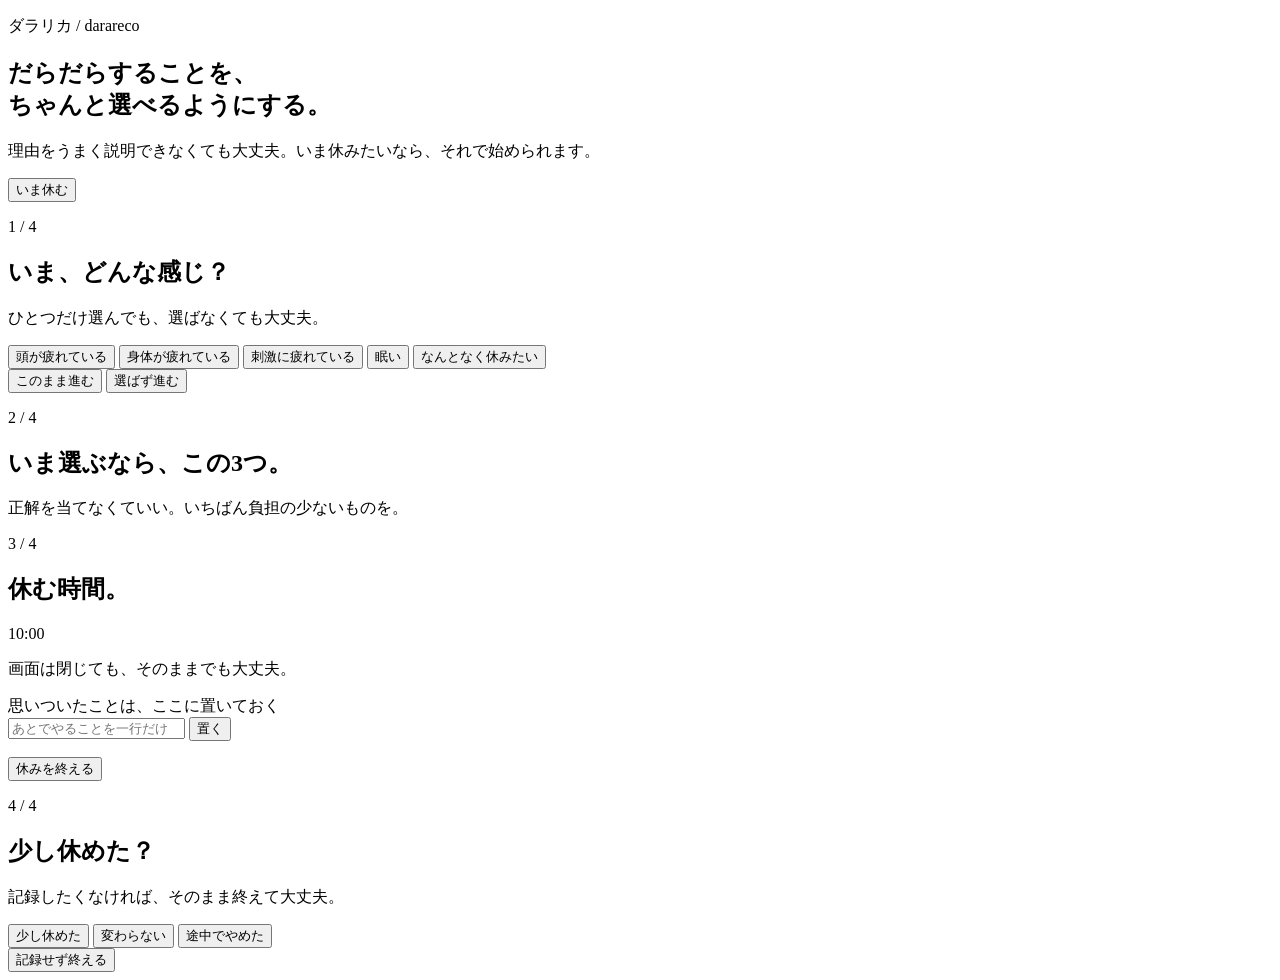
==== prototype/index.html @ ad7dbdb7 "feat: add minimal MVP prototype markup" ====
<!doctype html>
<html lang="ja">
<head>
  <meta charset="utf-8">
  <meta name="viewport" content="width=device-width, initial-scale=1">
  <meta name="theme-color" content="#f3efe8">
  <title>ダラリカ / darareco</title>
  <link rel="stylesheet" href="styles.css">
</head>
<body>
  <main class="app-shell">
    <section class="screen active" data-screen="start">
      <p class="eyebrow">ダラリカ / darareco</p>
      <h1>だらだらすることを、<br>ちゃんと選べるようにする。</h1>
      <p class="lead">理由をうまく説明できなくても大丈夫。いま休みたいなら、それで始められます。</p>
      <button class="primary" data-action="start">いま休む</button>
    </section>

    <section class="screen" data-screen="checkin" aria-labelledby="checkin-title">
      <p class="step">1 / 4</p>
      <h2 id="checkin-title">いま、どんな感じ？</h2>
      <p class="muted">ひとつだけ選んでも、選ばなくても大丈夫。</p>
      <div class="choice-list" id="checkinChoices">
        <button class="choice" data-checkin="head">頭が疲れている</button>
        <button class="choice" data-checkin="body">身体が疲れている</button>
        <button class="choice" data-checkin="stimulus">刺激に疲れている</button>
        <button class="choice" data-checkin="sleepy">眠い</button>
        <button class="choice" data-checkin="rest">なんとなく休みたい</button>
      </div>
      <div class="actions">
        <button class="primary" data-action="checkin-next">このまま進む</button>
        <button class="text-button" data-action="checkin-skip">選ばず進む</button>
      </div>
    </section>

    <section class="screen" data-screen="menu" aria-labelledby="menu-title">
      <p class="step">2 / 4</p>
      <h2 id="menu-title">いま選ぶなら、この3つ。</h2>
      <p class="muted">正解を当てなくていい。いちばん負担の少ないものを。</p>
      <div class="choice-list" id="recoveryChoices"></div>
    </section>

    <section class="screen" data-screen="session" aria-labelledby="session-title">
      <p class="step">3 / 4</p>
      <h2 id="session-title">休む時間。</h2>
      <p class="session-name" id="sessionName"></p>
      <div class="timer" id="timer" aria-live="polite">10:00</div>
      <p class="muted" id="timerMessage">画面は閉じても、そのままでも大丈夫。</p>

      <form class="parking" id="parkingForm">
        <label for="parkingInput">思いついたことは、ここに置いておく</label>
        <div class="parking-row">
          <input id="parkingInput" maxlength="120" autocomplete="off" placeholder="あとでやることを一行だけ">
          <button type="submit" class="secondary">置く</button>
        </div>
        <p class="parking-status" id="parkingStatus" aria-live="polite"></p>
      </form>

      <button class="text-button end-session" data-action="end-session">休みを終える</button>
    </section>

    <section class="screen" data-screen="reflection" aria-labelledby="reflection-title">
      <div id="reflectionForm">
        <p class="step">4 / 4</p>
        <h2 id="reflection-title">少し休めた？</h2>
        <p class="muted">記録したくなければ、そのまま終えて大丈夫。</p>
        <div class="choice-list compact">
          <button class="choice" data-reflection="rested">少し休めた</button>
          <button class="choice" data-reflection="same">変わらない</button>
          <button class="choice" data-reflection="stopped">途中でやめた</button>
        </div>
        <button class="text-button" data-reflection="">記録せず終える</button>
      </div>
      <div class="done" id="doneMessage" hidden>
        <p class="eyebrow">ダラリカ / darareco</p>
        <h2>今日はここまで。</h2>
        <p class="lead">休めたかどうかを採点しなくて大丈夫。選んだことだけ、ここに置いておきます。</p>
        <button class="text-button" data-action="reset">最初の画面へ</button>
      </div>
    </section>
  </main>
  <script src="app.js"></script>
</body>
</html>
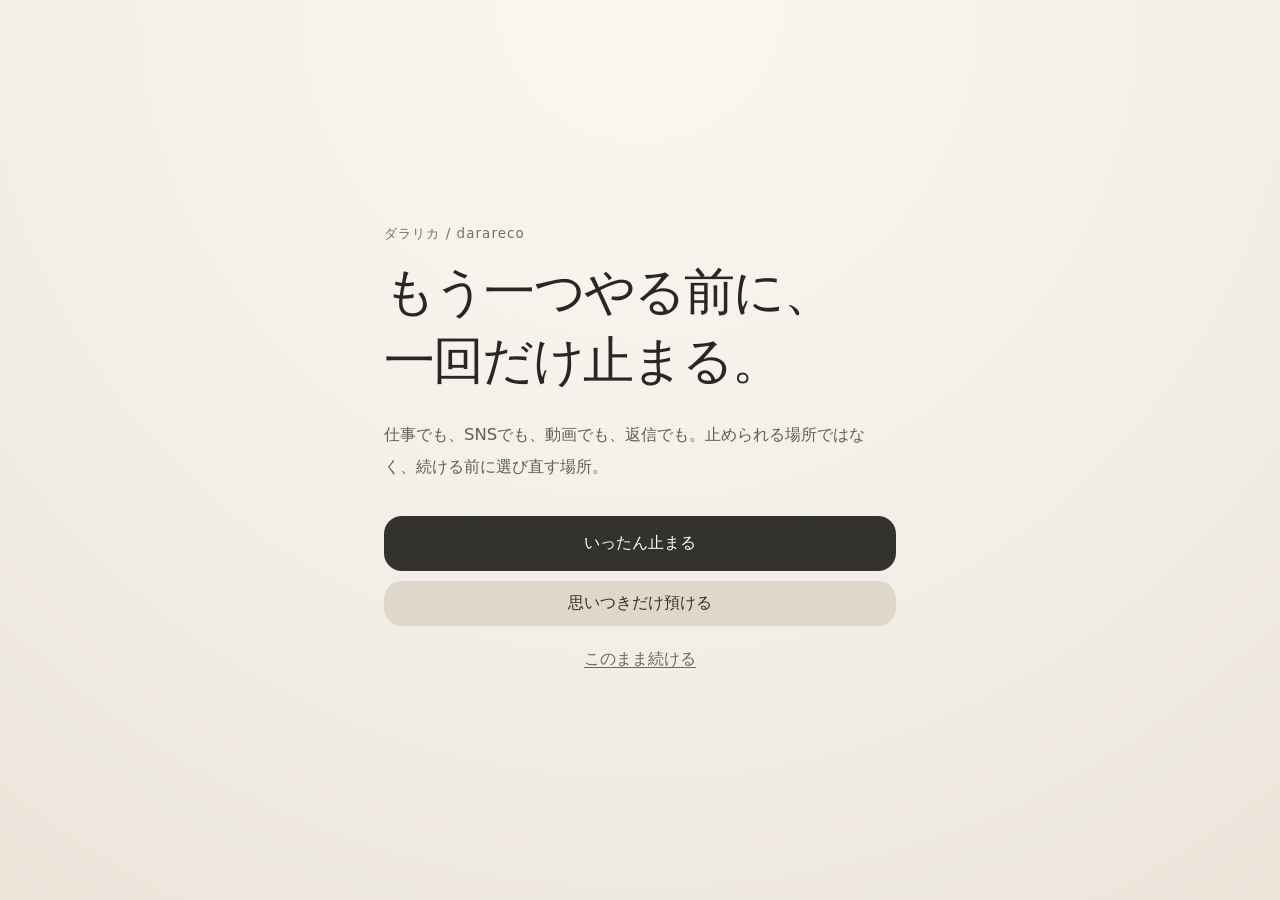
==== commit 54f8121b: "feat: reshape prototype around boundary gate" ====
--- a/prototype/index.html
+++ b/prototype/index.html
@@ -11,72 +11,75 @@
   <main class="app-shell">
     <section class="screen active" data-screen="start">
       <p class="eyebrow">ダラリカ / darareco</p>
-      <h1>だらだらすることを、<br>ちゃんと選べるようにする。</h1>
-      <p class="lead">理由をうまく説明できなくても大丈夫。いま休みたいなら、それで始められます。</p>
-      <button class="primary" data-action="start">いま休む</button>
-    </section>
-
-    <section class="screen" data-screen="checkin" aria-labelledby="checkin-title">
-      <p class="step">1 / 4</p>
-      <h2 id="checkin-title">いま、どんな感じ？</h2>
-      <p class="muted">ひとつだけ選んでも、選ばなくても大丈夫。</p>
-      <div class="choice-list" id="checkinChoices">
-        <button class="choice" data-checkin="head">頭が疲れている</button>
-        <button class="choice" data-checkin="body">身体が疲れている</button>
-        <button class="choice" data-checkin="stimulus">刺激に疲れている</button>
-        <button class="choice" data-checkin="sleepy">眠い</button>
-        <button class="choice" data-checkin="rest">なんとなく休みたい</button>
-      </div>
+      <h1>もう一つやる前に、<br>一回だけ止まる。</h1>
+      <p class="lead">仕事でも、SNSでも、動画でも、返信でも。止められる場所ではなく、続ける前に選び直す場所。</p>
       <div class="actions">
-        <button class="primary" data-action="checkin-next">このまま進む</button>
-        <button class="text-button" data-action="checkin-skip">選ばず進む</button>
+        <button class="primary" data-action="pause">いったん止まる</button>
+        <button class="secondary wide" data-action="park-first">思いつきだけ預ける</button>
+        <button class="text-button" data-action="continue">このまま続ける</button>
       </div>
     </section>
 
-    <section class="screen" data-screen="menu" aria-labelledby="menu-title">
-      <p class="step">2 / 4</p>
-      <h2 id="menu-title">いま選ぶなら、この3つ。</h2>
-      <p class="muted">正解を当てなくていい。いちばん負担の少ないものを。</p>
-      <div class="choice-list" id="recoveryChoices"></div>
+    <section class="screen" data-screen="unwind" aria-labelledby="unwind-title">
+      <p class="eyebrow">ほどく</p>
+      <h2 id="unwind-title">いま、いちばん減らしたいものは？</h2>
+      <p class="muted">疲れの名前を当てなくていい。近いものを一つだけ。</p>
+      <div class="choice-list">
+        <button class="choice" data-unwind="thinking">考えること<small>答えや判断を増やさない</small></button>
+        <button class="choice" data-unwind="body">身体を使うこと<small>身体をどこかに預ける</small></button>
+        <button class="choice" data-unwind="stimulus">画面や音の刺激<small>情報をこれ以上増やさない</small></button>
+        <button class="choice" data-unwind="unsure">わからない。とにかく止まりたい<small>理由を決めなくていい</small></button>
+      </div>
     </section>
 
-    <section class="screen" data-screen="session" aria-labelledby="session-title">
-      <p class="step">3 / 4</p>
-      <h2 id="session-title">休む時間。</h2>
-      <p class="session-name" id="sessionName"></p>
-      <div class="timer" id="timer" aria-live="polite">10:00</div>
-      <p class="muted" id="timerMessage">画面は閉じても、そのままでも大丈夫。</p>
-
-      <form class="parking" id="parkingForm">
-        <label for="parkingInput">思いついたことは、ここに置いておく</label>
+    <section class="screen" data-screen="park" aria-labelledby="park-title">
+      <p class="eyebrow">Thought Parking</p>
+      <h2 id="park-title">それだけ、未来に置く。</h2>
+      <p class="muted">忘れたくないことを一行だけ。ここでは処理しない。</p>
+      <form class="parking standalone" data-parking-form data-source="gate">
+        <label for="gateParkingInput">頭から離れないこと</label>
         <div class="parking-row">
-          <input id="parkingInput" maxlength="120" autocomplete="off" placeholder="あとでやることを一行だけ">
-          <button type="submit" class="secondary">置く</button>
+          <input id="gateParkingInput" data-parking-input maxlength="120" autocomplete="off" placeholder="あとで返信する">
+          <button type="submit" class="secondary">預ける</button>
         </div>
-        <p class="parking-status" id="parkingStatus" aria-live="polite"></p>
+        <p class="parking-status" data-parking-status aria-live="polite"></p>
       </form>
-
-      <button class="text-button end-session" data-action="end-session">休みを終える</button>
+      <button class="text-button" data-action="park-skip">書かずに、そのまま止まる</button>
     </section>
 
-    <section class="screen" data-screen="reflection" aria-labelledby="reflection-title">
-      <div id="reflectionForm">
-        <p class="step">4 / 4</p>
-        <h2 id="reflection-title">少し休めた？</h2>
-        <p class="muted">記録したくなければ、そのまま終えて大丈夫。</p>
-        <div class="choice-list compact">
-          <button class="choice" data-reflection="rested">少し休めた</button>
-          <button class="choice" data-reflection="same">変わらない</button>
-          <button class="choice" data-reflection="stopped">途中でやめた</button>
+    <section class="screen" data-screen="rest" aria-labelledby="rest-title">
+      <p class="eyebrow">Rest Mode</p>
+      <h2 id="rest-title">いまは、次を決めない。</h2>
+      <p class="rest-cue" id="restCue"></p>
+
+      <div class="quiet-field" aria-hidden="true">
+        <span>何もしなくていい</span>
+      </div>
+      <p class="quiet-note">この動きに呼吸や操作を合わせなくて大丈夫。</p>
+      <p class="muted rest-time" id="restTimeMessage" aria-live="polite">5分くらいを目安に。画面から離れても、そのままでも大丈夫。</p>
+
+      <div class="rest-actions">
+        <button class="secondary wide" data-action="toggle-rest-parking">また思いついた</button>
+        <div class="rest-parking" id="restParkingPanel" hidden>
+          <form class="parking" data-parking-form data-source="rest">
+            <label for="restParkingInput">未来に置く</label>
+            <div class="parking-row">
+              <input id="restParkingInput" data-parking-input maxlength="120" autocomplete="off" placeholder="一行だけ">
+              <button type="submit" class="secondary">預ける</button>
+            </div>
+            <p class="parking-status" data-parking-status aria-live="polite"></p>
+          </form>
+          <button class="text-button" type="button" data-action="cancel-rest-parking">やめる</button>
         </div>
-        <button class="text-button" data-reflection="">記録せず終える</button>
+        <button class="text-button" data-action="end-rest">ここまでにする</button>
       </div>
-      <div class="done" id="doneMessage" hidden>
-        <p class="eyebrow">ダラリカ / darareco</p>
-        <h2>今日はここまで。</h2>
-        <p class="lead">休めたかどうかを採点しなくて大丈夫。選んだことだけ、ここに置いておきます。</p>
-        <button class="text-button" data-action="reset">最初の画面へ</button>
-      </div>
+    </section>
+
+    <section class="screen" data-screen="exit" aria-labelledby="exit-title">
+      <p class="eyebrow">ダラリカ / darareco</p>
+      <h2 id="exitTitle">ここまで。</h2>
+      <p class="lead" id="exitMessage"></p>
+      <button class="text-button" data-action="reset">最初の画面へ</button>
     </section>
   </main>
   <script src="app.js"></script>
--- a/prototype/styles.css
+++ b/prototype/styles.css
@@ -0,0 +1,162 @@
+:root {
+  font-family: ui-rounded, "Hiragino Maru Gothic ProN", "Yu Gothic", system-ui, sans-serif;
+  color: #292722;
+  background: #f3efe8;
+  font-synthesis: none;
+}
+
+* { box-sizing: border-box; }
+
+body {
+  margin: 0;
+  min-height: 100vh;
+  background: radial-gradient(circle at top, #faf7f1 0, #f3efe8 55%, #ebe4d9 100%);
+}
+
+button, input { font: inherit; }
+button { cursor: pointer; }
+
+.app-shell {
+  width: min(100%, 560px);
+  min-height: 100vh;
+  margin: 0 auto;
+  padding: 48px 24px 40px;
+  display: grid;
+  align-items: center;
+}
+
+.screen { display: none; }
+.screen.active { display: block; animation: appear .22s ease-out; }
+
+@keyframes appear {
+  from { opacity: 0; transform: translateY(6px); }
+  to { opacity: 1; transform: translateY(0); }
+}
+
+.eyebrow, .step {
+  margin: 0 0 14px;
+  color: #746f65;
+  font-size: .84rem;
+  letter-spacing: .08em;
+}
+
+h1, h2 {
+  margin: 0;
+  font-weight: 650;
+  letter-spacing: -.035em;
+  line-height: 1.35;
+}
+
+h1 { font-size: clamp(2rem, 7vw, 3.2rem); }
+h2 { font-size: clamp(1.7rem, 5vw, 2.35rem); }
+
+.lead, .muted {
+  line-height: 1.9;
+  color: #625e56;
+}
+
+.lead { margin: 24px 0 34px; font-size: 1.03rem; }
+.muted { margin: 12px 0 24px; font-size: .95rem; }
+
+.primary, .secondary, .choice, .text-button {
+  border: 0;
+  border-radius: 18px;
+}
+
+.primary {
+  width: 100%;
+  padding: 17px 20px;
+  background: #34322d;
+  color: #fffdf8;
+  font-weight: 650;
+}
+
+.secondary {
+  padding: 12px 16px;
+  background: #ded7ca;
+  color: #34322d;
+  white-space: nowrap;
+}
+
+.choice-list {
+  display: grid;
+  gap: 10px;
+  margin: 24px 0 26px;
+}
+
+.choice {
+  width: 100%;
+  padding: 16px 18px;
+  text-align: left;
+  background: rgba(255,255,255,.68);
+  color: #34322d;
+  border: 1px solid rgba(76,70,60,.11);
+}
+
+.choice:hover, .choice.selected { background: #fffdfa; }
+.choice.selected { outline: 2px solid #8a8479; }
+.choice small { display: block; margin-top: 5px; color: #777166; }
+
+.actions { display: grid; gap: 10px; }
+.text-button {
+  width: 100%;
+  padding: 13px 16px;
+  background: transparent;
+  color: #6d685e;
+  text-decoration: underline;
+  text-underline-offset: 3px;
+}
+
+.session-name {
+  margin: 18px 0 0;
+  color: #625e56;
+  text-align: center;
+}
+
+.timer {
+  margin: 22px 0 8px;
+  font-size: clamp(3.5rem, 17vw, 6rem);
+  font-variant-numeric: tabular-nums;
+  letter-spacing: -.06em;
+  text-align: center;
+}
+
+.parking {
+  margin-top: 38px;
+  padding-top: 24px;
+  border-top: 1px solid rgba(76,70,60,.13);
+}
+
+.parking label {
+  display: block;
+  margin-bottom: 10px;
+  color: #514d46;
+  font-size: .92rem;
+}
+
+.parking-row { display: flex; gap: 8px; }
+.parking-row input {
+  min-width: 0;
+  flex: 1;
+  padding: 12px 14px;
+  border: 1px solid rgba(76,70,60,.18);
+  border-radius: 14px;
+  background: rgba(255,255,255,.72);
+  color: #292722;
+}
+
+.parking-status {
+  min-height: 1.4em;
+  margin: 9px 0 0;
+  color: #777166;
+  font-size: .84rem;
+}
+
+.end-session { margin-top: 18px; }
+.compact { margin-bottom: 8px; }
+.done { text-align: left; }
+
+@media (max-width: 420px) {
+  .app-shell { padding: 34px 18px 28px; align-items: start; }
+  .screen { padding-top: 8vh; }
+}
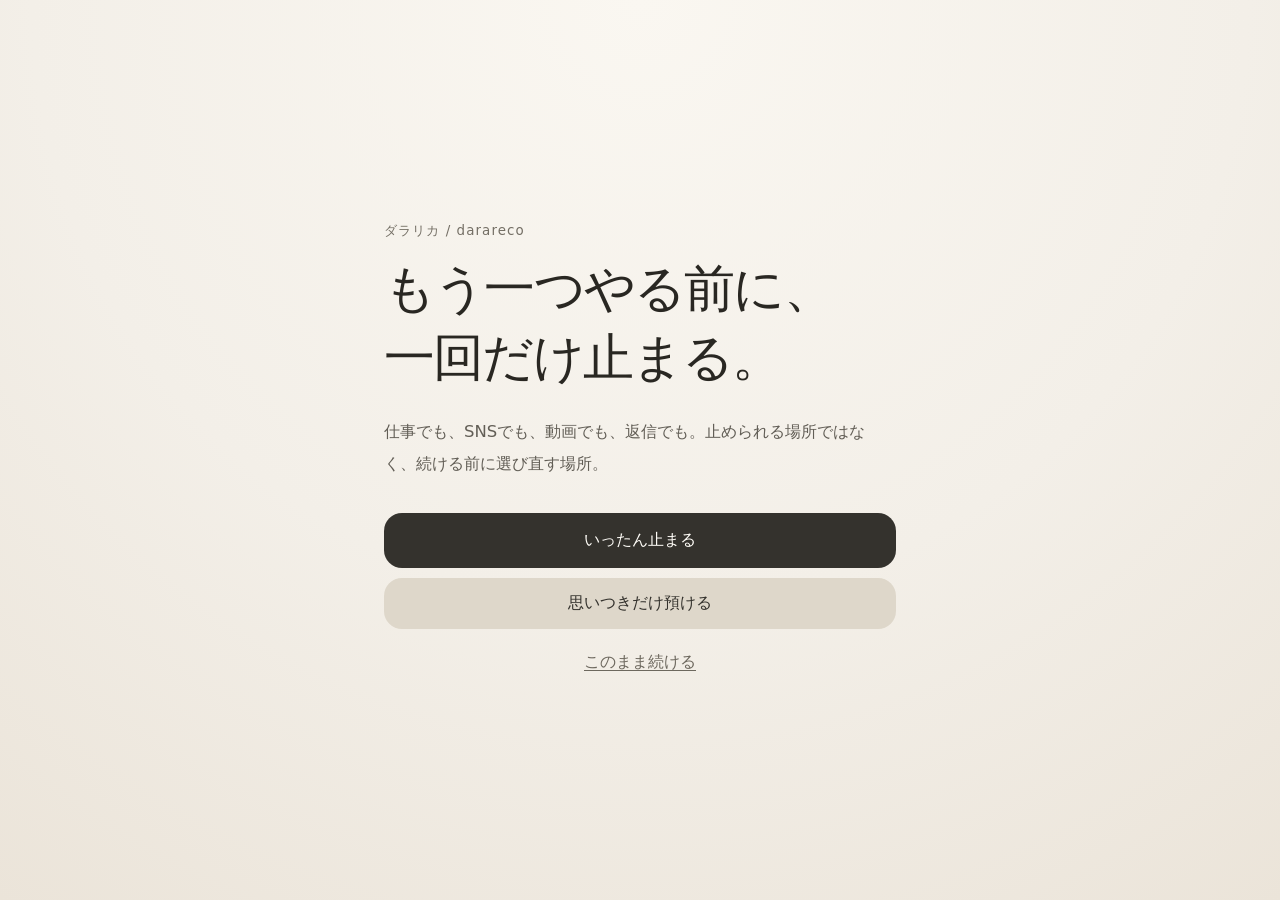
==== commit a10996ef: "fix: align exit heading accessibility reference" ====
--- a/prototype/index.html
+++ b/prototype/index.html
@@ -77,7 +77,7 @@
 
     <section class="screen" data-screen="exit" aria-labelledby="exit-title">
       <p class="eyebrow">ダラリカ / darareco</p>
-      <h2 id="exitTitle">ここまで。</h2>
+      <h2 id="exit-title">ここまで。</h2>
       <p class="lead" id="exitMessage"></p>
       <button class="text-button" data-action="reset">最初の画面へ</button>
     </section>
--- a/prototype/styles.css
+++ b/prototype/styles.css
@@ -33,7 +33,7 @@
   to { opacity: 1; transform: translateY(0); }
 }
 
-.eyebrow, .step {
+.eyebrow {
   margin: 0 0 14px;
   color: #746f65;
   font-size: .84rem;
@@ -50,13 +50,15 @@
 h1 { font-size: clamp(2rem, 7vw, 3.2rem); }
 h2 { font-size: clamp(1.7rem, 5vw, 2.35rem); }
 
-.lead, .muted {
+.lead, .muted, .rest-cue, .quiet-note {
   line-height: 1.9;
   color: #625e56;
 }
 
 .lead { margin: 24px 0 34px; font-size: 1.03rem; }
 .muted { margin: 12px 0 24px; font-size: .95rem; }
+.rest-cue { margin: 16px 0 28px; font-size: 1.08rem; }
+.quiet-note { margin: 10px 0 0; font-size: .8rem; text-align: center; color: #817b70; }
 
 .primary, .secondary, .choice, .text-button {
   border: 0;
@@ -78,6 +80,11 @@
   white-space: nowrap;
 }
 
+.secondary.wide {
+  width: 100%;
+  padding: 15px 18px;
+}
+
 .choice-list {
   display: grid;
   gap: 10px;
@@ -93,9 +100,8 @@
   border: 1px solid rgba(76,70,60,.11);
 }
 
-.choice:hover, .choice.selected { background: #fffdfa; }
-.choice.selected { outline: 2px solid #8a8479; }
-.choice small { display: block; margin-top: 5px; color: #777166; }
+.choice:hover, .choice:focus-visible { background: #fffdfa; }
+.choice small { display: block; margin-top: 5px; color: #777166; line-height: 1.55; }
 
 .actions { display: grid; gap: 10px; }
 .text-button {
@@ -107,25 +113,12 @@
   text-underline-offset: 3px;
 }
 
-.session-name {
-  margin: 18px 0 0;
-  color: #625e56;
-  text-align: center;
-}
-
-.timer {
-  margin: 22px 0 8px;
-  font-size: clamp(3.5rem, 17vw, 6rem);
-  font-variant-numeric: tabular-nums;
-  letter-spacing: -.06em;
-  text-align: center;
-}
-
 .parking {
-  margin-top: 38px;
-  padding-top: 24px;
+  padding-top: 20px;
   border-top: 1px solid rgba(76,70,60,.13);
 }
+
+.parking.standalone { margin-top: 30px; }
 
 .parking label {
   display: block;
@@ -152,11 +145,61 @@
   font-size: .84rem;
 }
 
-.end-session { margin-top: 18px; }
-.compact { margin-bottom: 8px; }
-.done { text-align: left; }
+.quiet-field {
+  position: relative;
+  display: grid;
+  place-items: center;
+  width: min(78vw, 360px);
+  aspect-ratio: 1.35;
+  margin: 0 auto;
+  overflow: hidden;
+  border-radius: 48% 52% 55% 45% / 44% 42% 58% 56%;
+  background:
+    radial-gradient(circle at 30% 30%, rgba(255,255,255,.78), transparent 42%),
+    radial-gradient(circle at 68% 62%, rgba(206,197,180,.56), transparent 54%),
+    rgba(225,217,203,.74);
+  animation: drift 18s ease-in-out infinite alternate;
+}
+
+.quiet-field::after {
+  content: '';
+  position: absolute;
+  inset: 12%;
+  border-radius: 52% 48% 43% 57% / 58% 48% 52% 42%;
+  border: 1px solid rgba(88,80,69,.08);
+  animation: drift-inner 24s ease-in-out infinite alternate;
+}
+
+.quiet-field span {
+  position: relative;
+  z-index: 1;
+  color: #615c53;
+  font-size: .95rem;
+  letter-spacing: .03em;
+}
+
+@keyframes drift {
+  from { transform: scale(.98) rotate(-1deg); border-radius: 48% 52% 55% 45% / 44% 42% 58% 56%; }
+  to { transform: scale(1.03) rotate(1deg); border-radius: 55% 45% 47% 53% / 51% 58% 42% 49%; }
+}
+
+@keyframes drift-inner {
+  from { transform: translate(-4px, 3px) rotate(0deg); }
+  to { transform: translate(5px, -3px) rotate(5deg); }
+}
+
+.rest-time { text-align: center; margin-top: 18px; }
+.rest-actions { margin-top: 30px; display: grid; gap: 8px; }
+.rest-parking { margin: 6px 0 2px; padding: 18px; border-radius: 18px; background: rgba(255,255,255,.38); }
+.rest-parking .parking { padding-top: 0; border-top: 0; }
+
+@media (prefers-reduced-motion: reduce) {
+  .screen.active, .quiet-field, .quiet-field::after { animation: none; }
+}
 
 @media (max-width: 420px) {
   .app-shell { padding: 34px 18px 28px; align-items: start; }
   .screen { padding-top: 8vh; }
-}
+  .quiet-field { width: min(88vw, 340px); }
+  .parking-row { align-items: stretch; }
+}
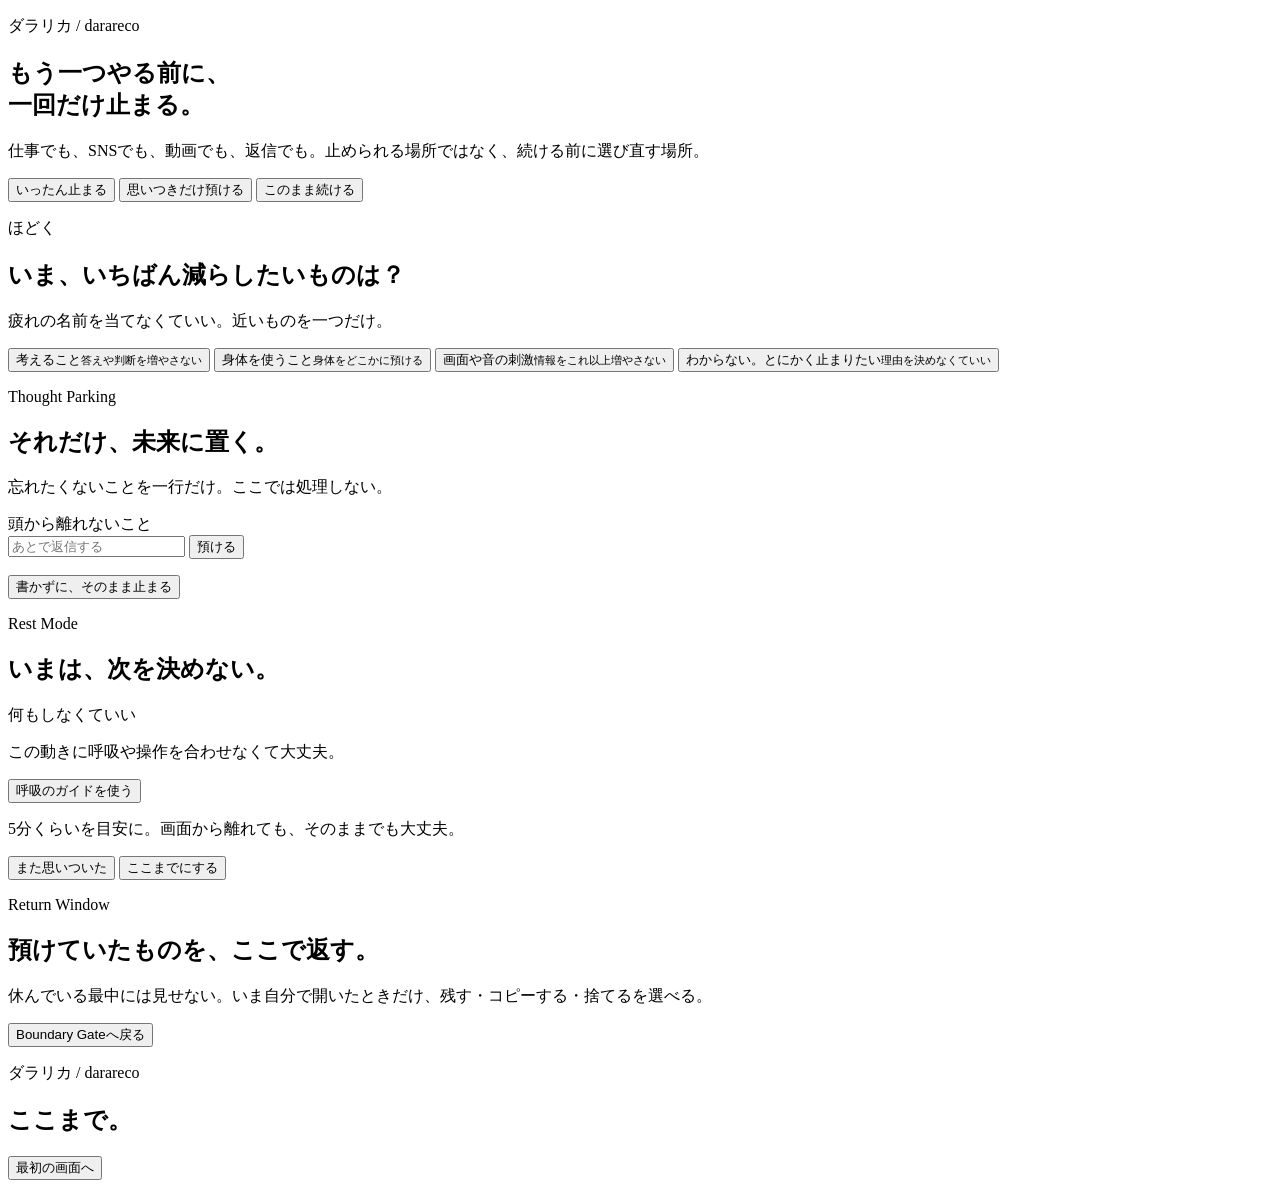
==== commit 2da837ba: "feat: add optional breathing guide UI" ====
--- a/prototype/index.html
+++ b/prototype/index.html
@@ -11,12 +11,16 @@
   <main class="app-shell">
     <section class="screen active" data-screen="start">
       <p class="eyebrow">ダラリカ / darareco</p>
+      <p class="trigger-hint" id="triggerHint" hidden>ショートカットから来た。ここで一回だけ選び直す。</p>
       <h1>もう一つやる前に、<br>一回だけ止まる。</h1>
       <p class="lead">仕事でも、SNSでも、動画でも、返信でも。止められる場所ではなく、続ける前に選び直す場所。</p>
       <div class="actions">
         <button class="primary" data-action="pause">いったん止まる</button>
         <button class="secondary wide" data-action="park-first">思いつきだけ預ける</button>
         <button class="text-button" data-action="continue">このまま続ける</button>
+      </div>
+      <div class="return-entry">
+        <button class="text-button" id="returnWindowButton" data-action="open-return" hidden>預けたものを見る</button>
       </div>
     </section>
 
@@ -52,13 +56,25 @@
       <h2 id="rest-title">いまは、次を決めない。</h2>
       <p class="rest-cue" id="restCue"></p>
 
-      <div class="quiet-field" aria-hidden="true">
-        <span>何もしなくていい</span>
+      <div id="restDefault">
+        <div class="quiet-field" aria-hidden="true">
+          <span>何もしなくていい</span>
+        </div>
+        <p class="quiet-note">この動きに呼吸や操作を合わせなくて大丈夫。</p>
+        <button class="text-button breathing-entry" type="button" data-action="start-breathing">呼吸のガイドを使う</button>
       </div>
-      <p class="quiet-note">この動きに呼吸や操作を合わせなくて大丈夫。</p>
+
+      <div class="breathing-panel" id="breathingPanel" hidden>
+        <p class="breathing-kicker">3分くらいの、任意のガイド</p>
+        <div class="breathing-orb" aria-hidden="true"></div>
+        <p class="breathing-phase" id="breathingPhase" aria-live="polite">ゆっくり吸う</p>
+        <p class="quiet-note breathing-note">苦しくない範囲で、いつもより少しゆっくり。表示に正確に合わせなくていい。合わなければ、いつでもやめて大丈夫。</p>
+        <button class="text-button" type="button" data-action="stop-breathing">ガイドをやめる</button>
+      </div>
+
       <p class="muted rest-time" id="restTimeMessage" aria-live="polite">5分くらいを目安に。画面から離れても、そのままでも大丈夫。</p>
 
-      <div class="rest-actions">
+      <div class="rest-actions" id="restActions">
         <button class="secondary wide" data-action="toggle-rest-parking">また思いついた</button>
         <div class="rest-parking" id="restParkingPanel" hidden>
           <form class="parking" data-parking-form data-source="rest">
@@ -75,6 +91,16 @@
       </div>
     </section>
 
+    <section class="screen" data-screen="return" aria-labelledby="return-title">
+      <p class="eyebrow">Return Window</p>
+      <h2 id="return-title">預けていたものを、ここで返す。</h2>
+      <p class="muted">休んでいる最中には見せない。いま自分で開いたときだけ、残す・コピーする・捨てるを選べる。</p>
+      <div class="return-list" id="returnList"></div>
+      <p class="muted" id="returnEmpty" hidden>預けているものはありません。</p>
+      <p class="parking-status return-status" id="returnStatus" aria-live="polite"></p>
+      <button class="text-button" data-action="return-done">Boundary Gateへ戻る</button>
+    </section>
+
     <section class="screen" data-screen="exit" aria-labelledby="exit-title">
       <p class="eyebrow">ダラリカ / darareco</p>
       <h2 id="exit-title">ここまで。</h2>
